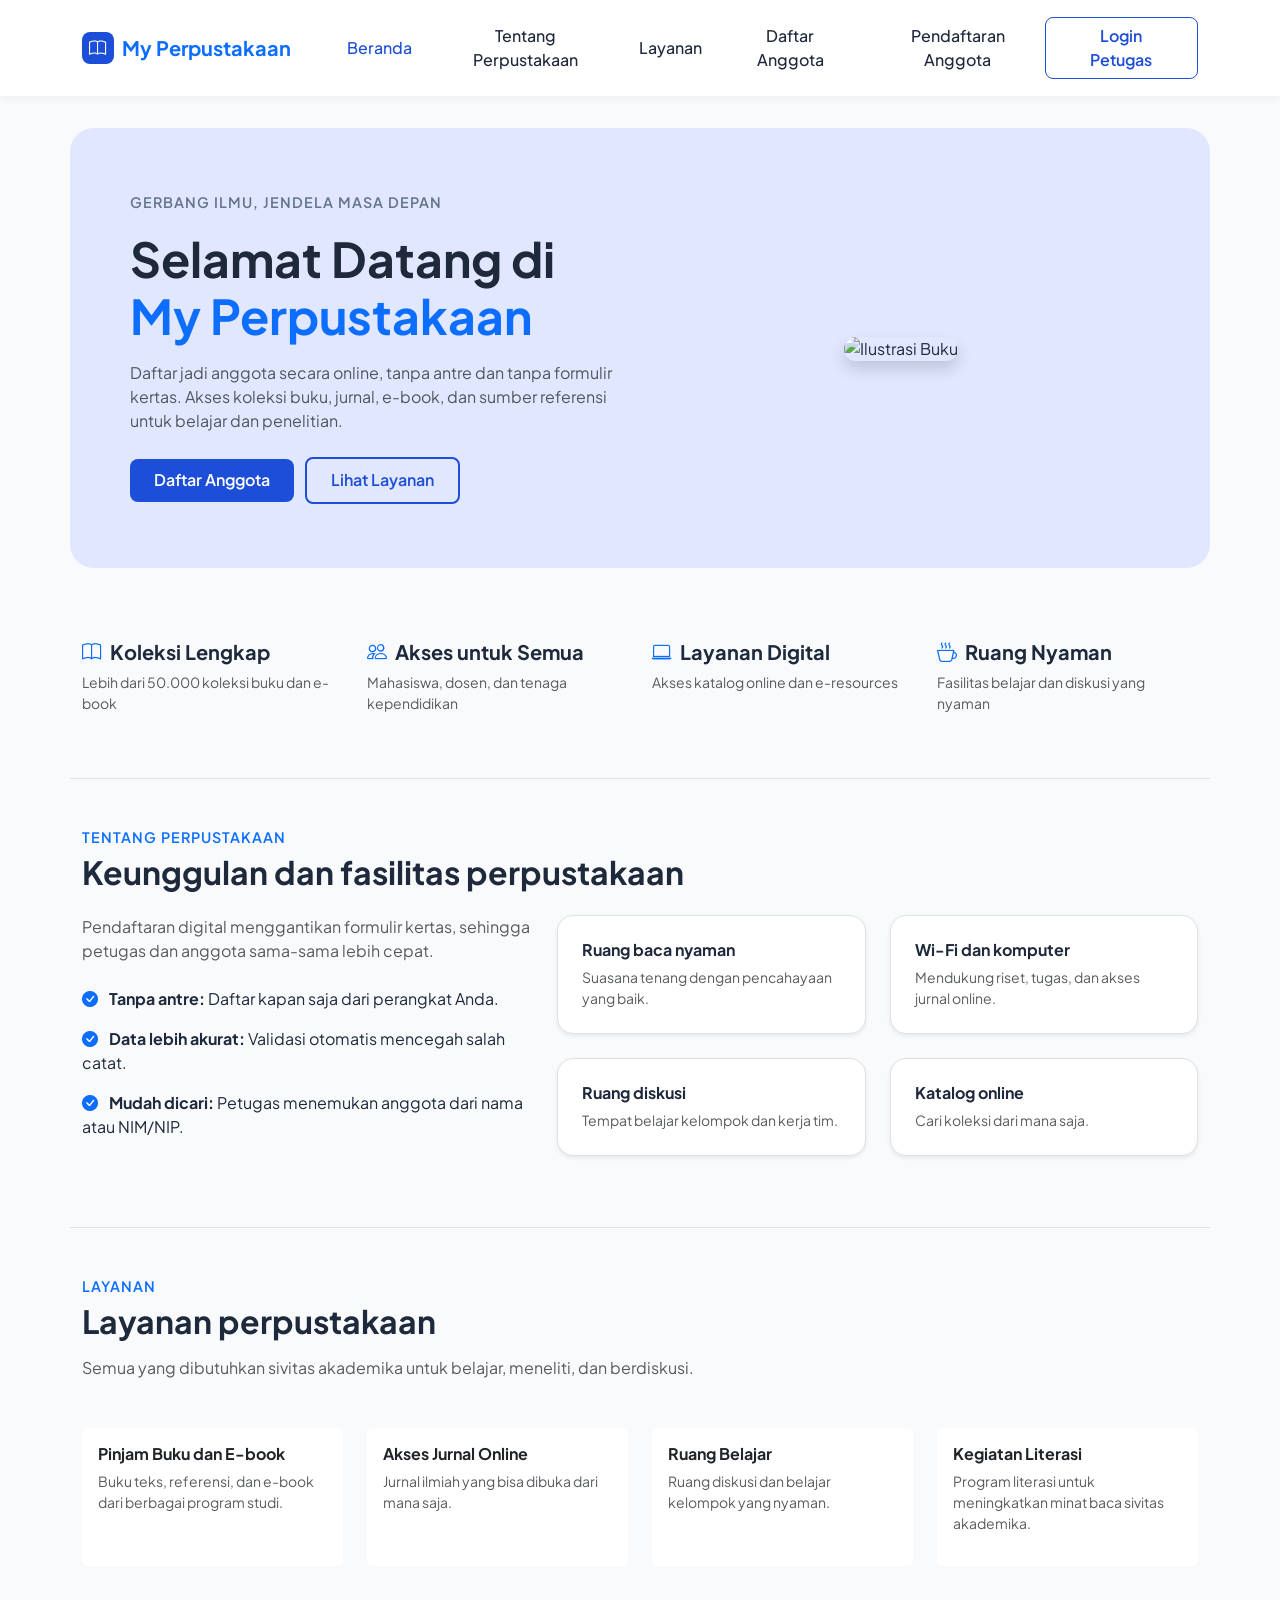
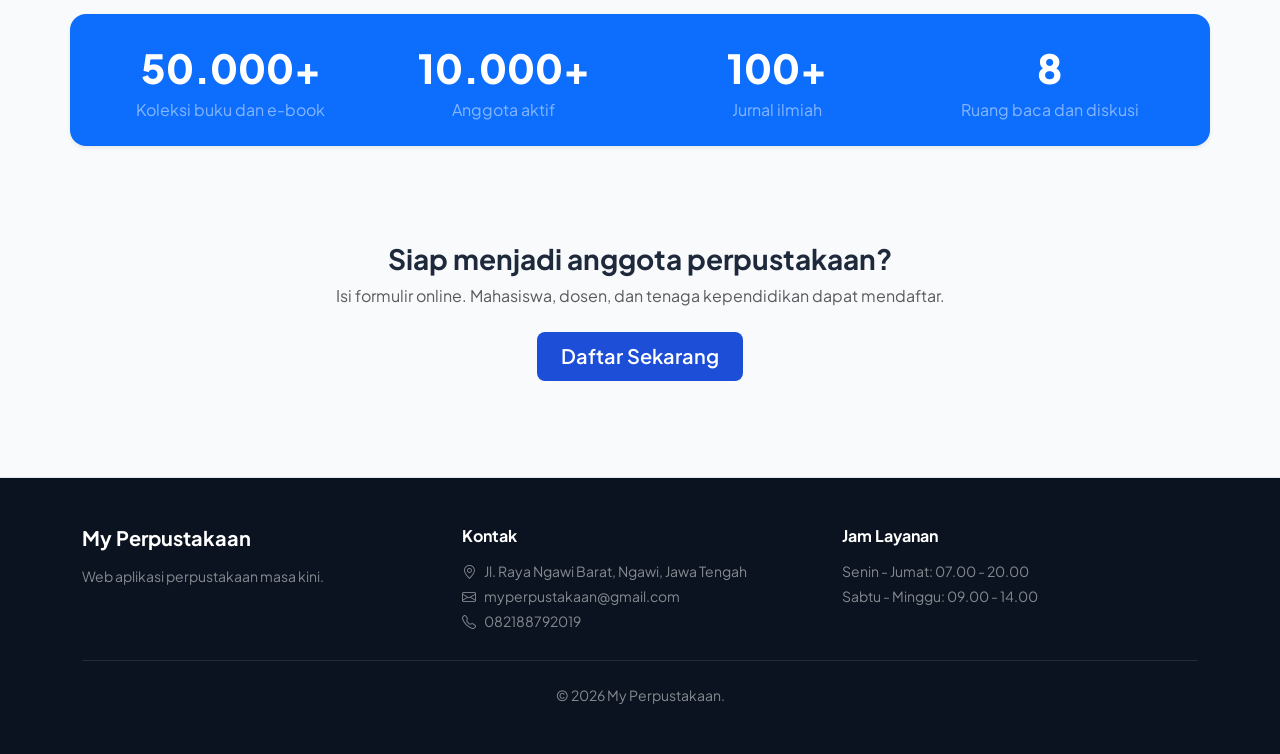
==== index.html @ 853025a4 "ETS Pweb done, siap deploy" ====
<!DOCTYPE html>
<html lang="id">
<head>
    <meta charset="UTF-8">
    <meta name="viewport" content="width=device-width, initial-scale=1.0">
    <title>My Perpustakaan - Beranda</title>
    <link href="https://cdn.jsdelivr.net/npm/bootstrap@5.3.0/dist/css/bootstrap.min.css" rel="stylesheet">
    <link rel="stylesheet" href="https://cdn.jsdelivr.net/npm/bootstrap-icons@1.10.5/font/bootstrap-icons.css">
    <link rel="stylesheet" href="style.css">
</head>
<body>
    <!-- Header -->
    <header>
        <nav class="navbar navbar-expand-lg sticky-top py-3 bg-white">
            <div class="container d-flex gap-5">
                <a class="navbar-brand d-flex align-items-center gap-2 m-0" href="index.html">
                    <div class="brand-icon">
                        <i class="bi bi-book"></i>
                    </div>
                    <h5 class="fw-bold mb-0 text-primary">My Perpustakaan</h5>
                </a>

                <button class="navbar-toggler border-0 shadow-none" type="button" data-bs-toggle="collapse" data-bs-target="#navMenu">
                    <span class="navbar-toggler-icon"></span>
                </button>

                <div class="collapse navbar-collapse mt-3 mt-lg-0" id="navMenu">
                    <ul class="navbar-nav mx-auto gap-2 gap-lg-3 align-items-center my-3 my-lg-0">
                        <li class="nav-item">
                            <a class="nav-link text-center d-flex align-items-center justify-content-center active" href="index.html">Beranda</a>
                        </li>
                        <li class="nav-item">
                            <a class="nav-link text-center d-flex align-items-center justify-content-center" href="index.html#tentang">Tentang Perpustakaan</a>
                        </li>
                        <li class="nav-item">
                            <a class="nav-link text-center d-flex align-items-center justify-content-center" href="index.html#layanan">Layanan</a>
                        </li>
                        <li class="nav-item">
                            <a class="nav-link text-center d-flex align-items-center justify-content-center" href="anggota.html">Daftar Anggota</a>
                        </li>
                        <li class="nav-item">
                            <a class="nav-link text-center d-flex align-items-center justify-content-center" href="pendaftaran.html">Pendaftaran Anggota</a>
                        </li>
                    </ul>

                    <div class="d-flex justify-content-center justify-content-lg-end">
                        <a href="login.html" id="navLoginBtn" class="btn btn-login-nav px-4">Login Petugas</a>
                    </div>
                </div>
            </div>
        </nav>
    </header>

    <!-- Hero Section -->
    <div class="container">
        <div class="hero-section row align-items-center">
            <div class="col-lg-6 mb-4 mb-lg-0">
                <p class="subtitle-hero">GERBANG ILMU, JENDELA MASA DEPAN</p>
                <h1 class="fw-bold display-5 mb-3">Selamat Datang di<br><span class="text-primary">My Perpustakaan</span></h1>
                <p class="text-muted mb-4">Daftar jadi anggota secara online, tanpa antre dan tanpa formulir kertas. Akses koleksi buku, jurnal, e-book, dan sumber referensi untuk belajar dan penelitian.</p>
                <a href="pendaftaran.html" class="btn btn-primary-custom me-2">Daftar Anggota</a>
                <a href="#layanan" class="btn btn-outline-custom">Lihat Layanan</a>
            </div>
            <div class="col-lg-6 text-center">
                <img src="https://images.unsplash.com/photo-1507842217343-583bb7270b66?ixlib=rb-4.0.3&auto=format&fit=crop&w=600&q=80" alt="Ilustrasi Buku" class="img-fluid rounded-4 shadow">
            </div>
        </div>
    </div>

    <!-- Features -->
    <div class="container py-5 mt-4">
        <div class="row g-4">
            <div class="col-md-3">
                <h5 class="fw-bold"><i class="bi bi-book text-primary me-2"></i>Koleksi Lengkap</h5>
                <p class="text-muted small">Lebih dari 50.000 koleksi buku dan e-book</p>
            </div>
            <div class="col-md-3">
                <h5 class="fw-bold"><i class="bi bi-people text-primary me-2"></i>Akses untuk Semua</h5>
                <p class="text-muted small">Mahasiswa, dosen, dan tenaga kependidikan</p>
            </div>
            <div class="col-md-3">
                <h5 class="fw-bold"><i class="bi bi-laptop text-primary me-2"></i>Layanan Digital</h5>
                <p class="text-muted small">Akses katalog online dan e-resources</p>
            </div>
            <div class="col-md-3">
                <h5 class="fw-bold"><i class="bi bi-cup-hot text-primary me-2"></i>Ruang Nyaman</h5>
                <p class="text-muted small">Fasilitas belajar dan diskusi yang nyaman</p>
            </div>
        </div>
    </div>

    <!-- Tentang Perpustakaan -->
    <div id="tentang" class="container py-5 border-top">
        <p class="subtitle-hero text-primary mb-1">TENTANG PERPUSTAKAAN</p>
        <h2 class="fw-bold mb-4">Keunggulan dan fasilitas perpustakaan</h2>
        <div class="row">
            <div class="col-lg-5 mb-4">
                <p class="text-muted">Pendaftaran digital menggantikan formulir kertas, sehingga petugas dan anggota sama-sama lebih cepat.</p>
                <ul class="list-unstyled mt-4">
                    <li class="mb-3"><i class="bi bi-check-circle-fill text-primary me-2"></i> <strong>Tanpa antre:</strong> Daftar kapan saja dari perangkat Anda.</li>
                    <li class="mb-3"><i class="bi bi-check-circle-fill text-primary me-2"></i> <strong>Data lebih akurat:</strong> Validasi otomatis mencegah salah catat.</li>
                    <li class="mb-3"><i class="bi bi-check-circle-fill text-primary me-2"></i> <strong>Mudah dicari:</strong> Petugas menemukan anggota dari nama atau NIM/NIP.</li>
                </ul>
            </div>
            <div class="col-lg-7">
                <div class="row g-4">
                    <div class="col-sm-6">
                        <div class="p-4 bg-white border rounded-4 h-100 shadow-sm">
                            <h6 class="fw-bold">Ruang baca nyaman</h6>
                            <p class="text-muted small mb-0">Suasana tenang dengan pencahayaan yang baik.</p>
                        </div>
                    </div>
                    <div class="col-sm-6">
                        <div class="p-4 bg-white border rounded-4 h-100 shadow-sm">
                            <h6 class="fw-bold">Wi-Fi dan komputer</h6>
                            <p class="text-muted small mb-0">Mendukung riset, tugas, dan akses jurnal online.</p>
                        </div>
                    </div>
                    <div class="col-sm-6">
                        <div class="p-4 bg-white border rounded-4 h-100 shadow-sm">
                            <h6 class="fw-bold">Ruang diskusi</h6>
                            <p class="text-muted small mb-0">Tempat belajar kelompok dan kerja tim.</p>
                        </div>
                    </div>
                    <div class="col-sm-6">
                        <div class="p-4 bg-white border rounded-4 h-100 shadow-sm">
                            <h6 class="fw-bold">Katalog online</h6>
                            <p class="text-muted small mb-0">Cari koleksi dari mana saja.</p>
                        </div>
                    </div>
                </div>
            </div>
        </div>
    </div>

    <!-- Layanan -->
    <div id="layanan" class="container py-5 border-top">
        <p class="subtitle-hero text-primary mb-1">LAYANAN</p>
        <h2 class="fw-bold mb-3">Layanan perpustakaan</h2>
        <p class="text-muted mb-5">Semua yang dibutuhkan sivitas akademika untuk belajar, meneliti, dan berdiskusi.</p>
        
        <div class="row g-4 mb-5">
            <div class="col-md-3">
                <div class="card border-0 bg-blue-light h-100">
                    <div class="card-body">
                        <h6 class="fw-bold">Pinjam Buku dan E-book</h6>
                        <p class="text-muted small">Buku teks, referensi, dan e-book dari berbagai program studi.</p>
                    </div>
                </div>
            </div>
            <div class="col-md-3">
                <div class="card border-0 bg-blue-light h-100">
                    <div class="card-body">
                        <h6 class="fw-bold">Akses Jurnal Online</h6>
                        <p class="text-muted small">Jurnal ilmiah yang bisa dibuka dari mana saja.</p>
                    </div>
                </div>
            </div>
            <div class="col-md-3">
                <div class="card border-0 bg-blue-light h-100">
                    <div class="card-body">
                        <h6 class="fw-bold">Ruang Belajar</h6>
                        <p class="text-muted small">Ruang diskusi dan belajar kelompok yang nyaman.</p>
                    </div>
                </div>
            </div>
            <div class="col-md-3">
                <div class="card border-0 bg-blue-light h-100">
                    <div class="card-body">
                        <h6 class="fw-bold">Kegiatan Literasi</h6>
                        <p class="text-muted small">Program literasi untuk meningkatkan minat baca sivitas akademika.</p>
                    </div>
                </div>
            </div>
        </div>

        <!-- Stats -->
        <div class="row text-center mb-5 rounded-4 p-4 bg-primary text-white shadow-sm">
            <div class="col-6 col-md-3 mb-3 mb-md-0">
                <div class="stats-number text-white">50.000+</div>
                <div class="text-white-50">Koleksi buku dan e-book</div>
            </div>
            <div class="col-6 col-md-3 mb-3 mb-md-0">
                <div class="stats-number text-white">10.000+</div>
                <div class="text-white-50">Anggota aktif</div>
            </div>
            <div class="col-6 col-md-3">
                <div class="stats-number text-white">100+</div>
                <div class="text-white-50">Jurnal ilmiah</div>
            </div>
            <div class="col-6 col-md-3">
                <div class="stats-number text-white">8</div>
                <div class="text-white-50">Ruang baca dan diskusi</div>
            </div>
        </div>

        <div class="text-center py-5">
            <h3 class="fw-bold">Siap menjadi anggota perpustakaan?</h3>
            <p class="text-muted mb-4">Isi formulir online. Mahasiswa, dosen, dan tenaga kependidikan dapat mendaftar.</p>
            <a href="pendaftaran.html" class="btn btn-primary-custom btn-lg">Daftar Sekarang</a>
        </div>
    </div>

    <!-- Footer -->
    <footer class="py-5 text-white" style="background-color: #0b1320;">
        <div class="container">
            <div class="row g-4">
                <div class="col-md-4">
                    <h5 class="fw-bold text-white mb-3">My Perpustakaan</h5>
                    <p class="text-white-50 small">Web aplikasi perpustakaan masa kini.</p>
                </div>
                <div class="col-md-4">
                    <h6 class="fw-bold text-white mb-3">Kontak</h6>
                    <p class="text-white-50 small mb-1"><i class="bi bi-geo-alt me-2"></i>Jl. Raya Ngawi Barat, Ngawi, Jawa Tengah</p>
                    <p class="text-white-50 small mb-1"><i class="bi bi-envelope me-2"></i>myperpustakaan@gmail.com</p>
                    <p class="text-white-50 small mb-1"><i class="bi bi-telephone me-2"></i>082188792019</p>
                </div>
                <div class="col-md-4">
                    <h6 class="fw-bold text-white mb-3">Jam Layanan</h6>
                    <p class="text-white-50 small mb-1">Senin - Jumat: 07.00 - 20.00</p>
                    <p class="text-white-50 small mb-1">Sabtu - Minggu: 09.00 - 14.00</p>
                </div>
            </div>
            <hr class="my-4 border-secondary opacity-25">
            <div class="text-center text-white-50 small">
                &copy; 2026 My Perpustakaan.
            </div>
        </div>
    </footer>

    <script src="https://cdn.jsdelivr.net/npm/bootstrap@5.3.0/dist/js/bootstrap.bundle.min.js"></script>
    <script src="script.js"></script>
</body>
</html>
---- style.css ----
@import url('https://fonts.googleapis.com/css2?family=Plus+Jakarta+Sans:wght@400;500;600;700;800&display=swap');

:root {
    --primary: #1d4ed8;
    --primary-hover: #1e3a8a;
    --text-dark: #1e293b;
    --text-muted: #64748b;
    --bg-light: #f8fafc;
    --bg-blue-light: #e0e7ff;
}

body {
    font-family: 'Plus Jakarta Sans', sans-serif;
    color: var(--text-dark);
    background-color: var(--bg-light);
    display: flex;
    flex-direction: column;
    min-height: 100vh;
}

/* Navbar */
.navbar {
    background-color: #ffffff;
    box-shadow: 0 2px 10px rgba(0,0,0,0.05);
}
.navbar-brand {
    font-weight: 800;
    color: var(--primary) !important;
}
.nav-link {
    font-weight: 500;
    color: var(--text-dark) !important;
}
.nav-link:hover, .nav-link.active {
    color: var(--primary) !important;
}
.btn-login-nav {
    border: 1px solid var(--primary);
    color: var(--primary);
    border-radius: 8px;
    font-weight: 600;
}
.btn-login-nav:hover {
    background-color: var(--primary);
    color: #fff;
}

/* Tombol Kustom */
.btn-primary-custom {
    background-color: var(--primary);
    color: white;
    border: none;
    border-radius: 8px;
    font-weight: 600;
    padding: 0.6rem 1.5rem;
}
.btn-primary-custom:hover {
    background-color: var(--primary-hover);
    color: white;
}
.btn-outline-custom {
    border: 2px solid var(--primary);
    color: var(--primary);
    border-radius: 8px;
    font-weight: 600;
    padding: 0.6rem 1.5rem;
}
.btn-outline-custom:hover {
    background-color: var(--bg-blue-light);
}

/* Section Halaman Utama */
.hero-section {
    background-color: var(--bg-blue-light);
    border-radius: 24px;
    padding: 4rem 3rem;
    margin-top: 2rem;
}
.subtitle-hero {
    color: var(--text-muted);
    font-weight: 600;
    letter-spacing: 1px;
    font-size: 0.9rem;
}
.stats-number {
    font-size: 2.5rem;
    font-weight: 800;
    color: var(--primary);
}

/* Footer */
footer {
    background-color: #ffffff;
    border-top: 1px solid #e2e8f0;
    margin-top: auto;
}

/* Tabel */
.table th { background-color: var(--bg-blue-light); color: var(--text-dark); }
.badge-role { font-size: 0.85rem; padding: 0.4rem 0.6rem; border-radius: 6px; }

/* Halaman Login */
body.login-page {
    background-color: #f0f4f9;
}
.login-header {
    background-color: #ffffff;
}
.brand-icon {
    width: 32px;
    height: 32px;
    background-color: var(--primary);
    color: white;
    border-radius: 8px;
    display: flex;
    align-items: center;
    justify-content: center;
    font-size: 1.1rem;
}
.lock-icon-box {
    width: 48px;
    height: 48px;
    background-color: var(--primary);
    color: white;
    border-radius: 12px;
    display: flex;
    align-items: center;
    justify-content: center;
    font-size: 1.5rem;
    margin: 0 auto;
}
#loginAlert.alert-danger {
    background-color: #b91c1c !important;
    color: white !important;
    border: none;
}
#loginAlert.alert-success {
    background-color: #15803d !important;
    color: white !important;
    border: none;
}
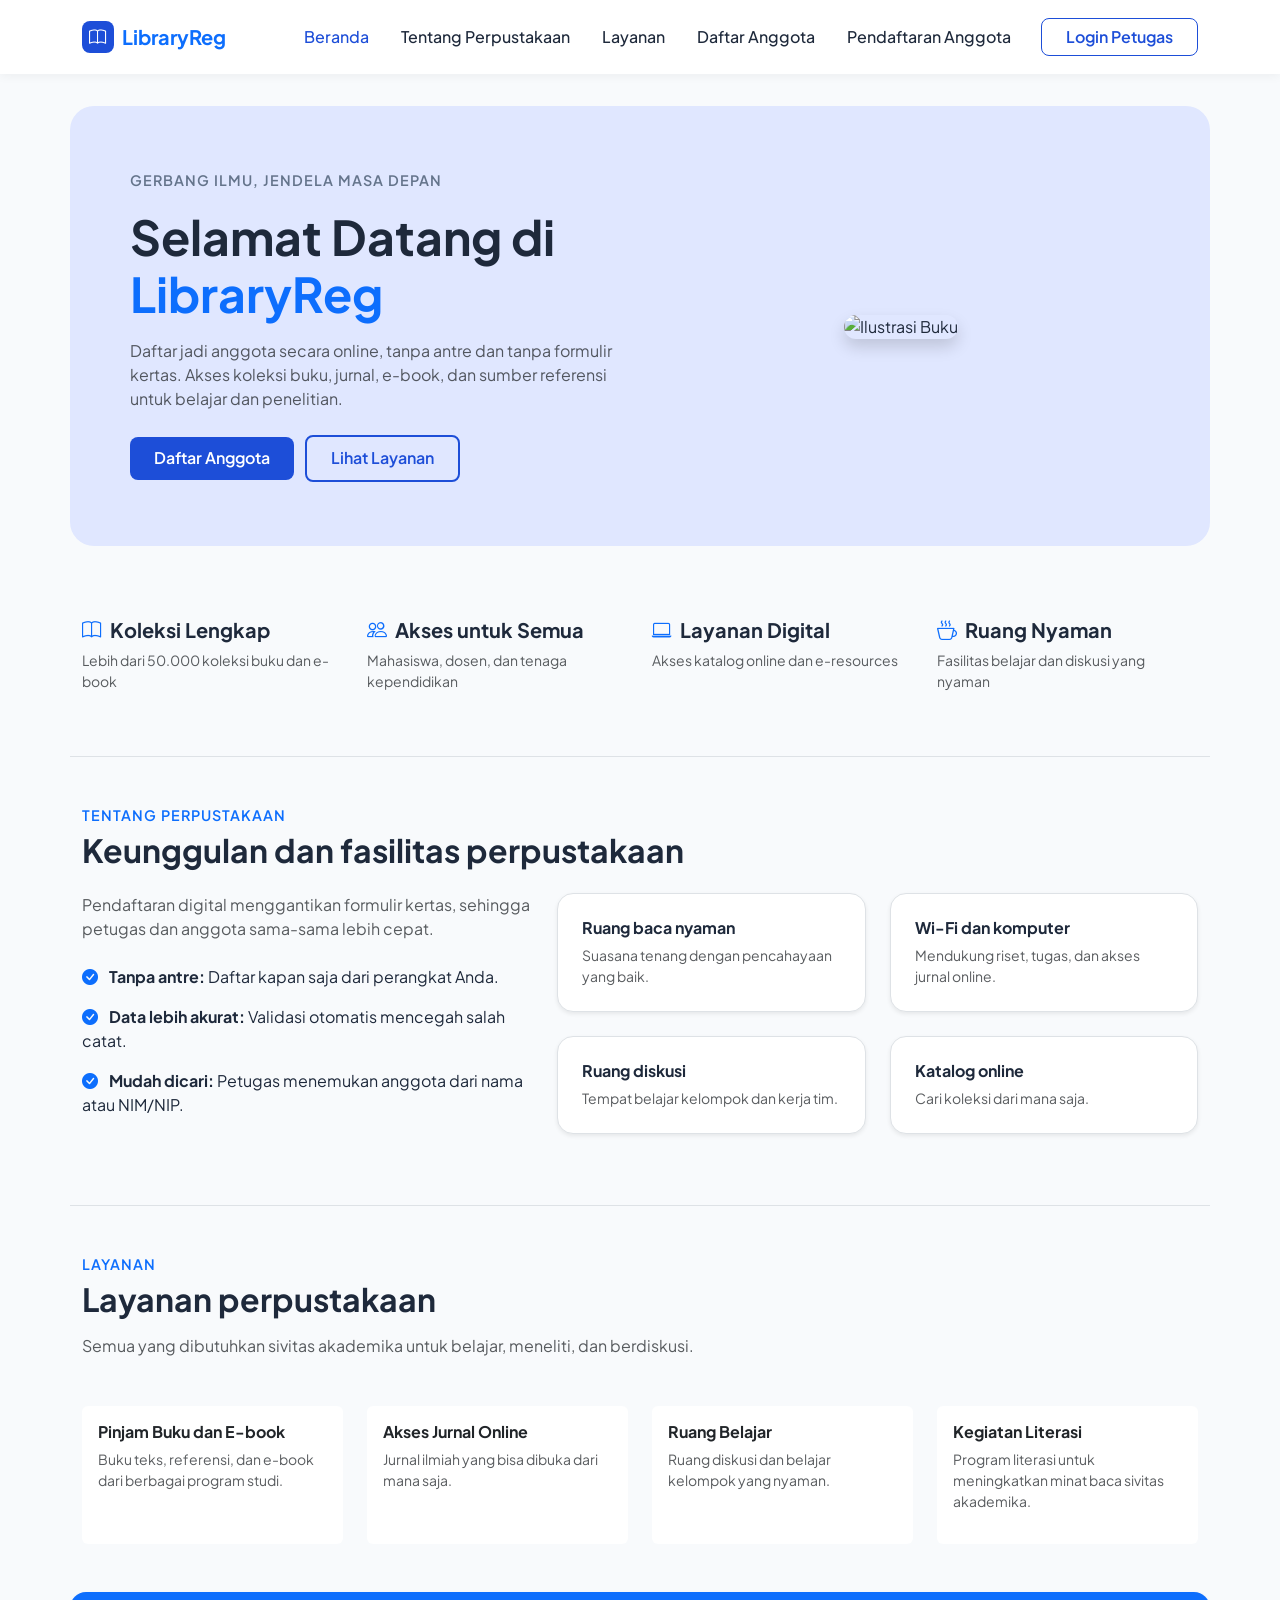
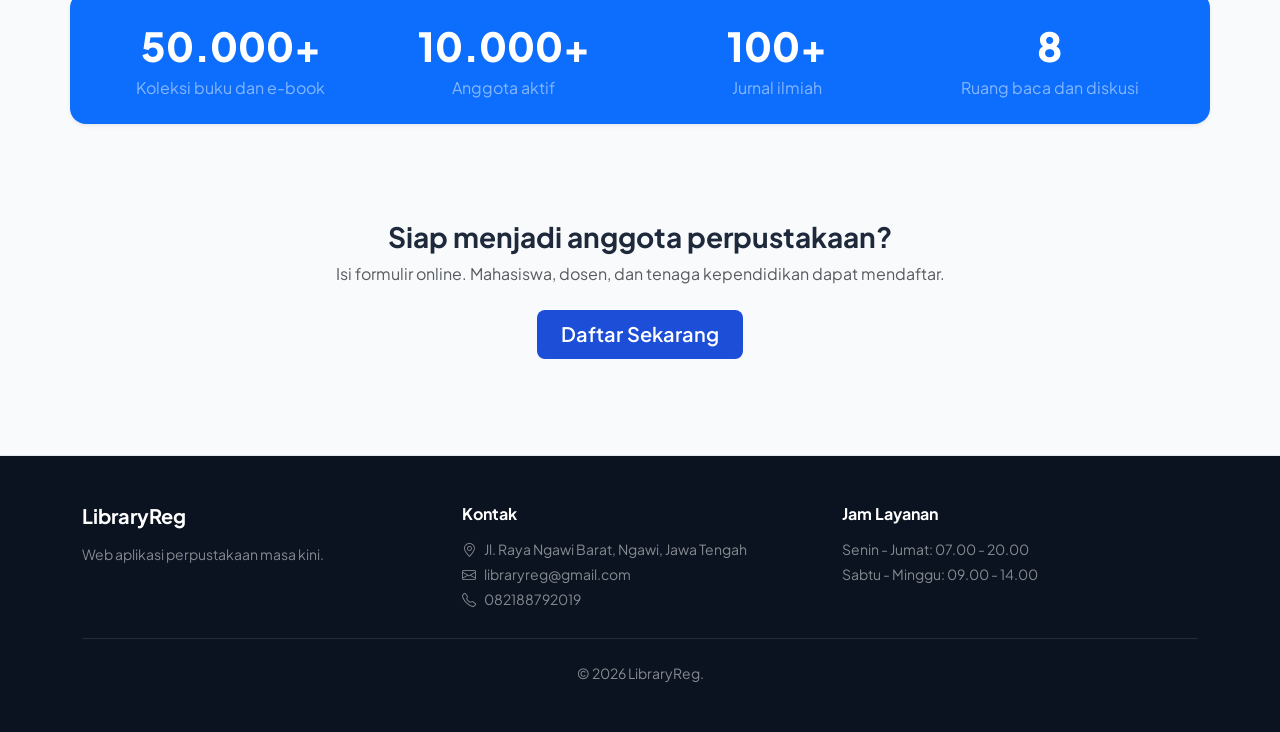
==== commit 02cc2599: "revisi web" ====
--- a/index.html
+++ b/index.html
@@ -3,7 +3,7 @@
 <head>
     <meta charset="UTF-8">
     <meta name="viewport" content="width=device-width, initial-scale=1.0">
-    <title>My Perpustakaan - Beranda</title>
+    <title>LibraryReg - Beranda</title>
     <link href="https://cdn.jsdelivr.net/npm/bootstrap@5.3.0/dist/css/bootstrap.min.css" rel="stylesheet">
     <link rel="stylesheet" href="https://cdn.jsdelivr.net/npm/bootstrap-icons@1.10.5/font/bootstrap-icons.css">
     <link rel="stylesheet" href="style.css">
@@ -17,7 +17,7 @@
                     <div class="brand-icon">
                         <i class="bi bi-book"></i>
                     </div>
-                    <h5 class="fw-bold mb-0 text-primary">My Perpustakaan</h5>
+                    <h5 class="fw-bold mb-0 text-primary">LibraryReg</h5>
                 </a>
 
                 <button class="navbar-toggler border-0 shadow-none" type="button" data-bs-toggle="collapse" data-bs-target="#navMenu">
@@ -56,7 +56,7 @@
         <div class="hero-section row align-items-center">
             <div class="col-lg-6 mb-4 mb-lg-0">
                 <p class="subtitle-hero">GERBANG ILMU, JENDELA MASA DEPAN</p>
-                <h1 class="fw-bold display-5 mb-3">Selamat Datang di<br><span class="text-primary">My Perpustakaan</span></h1>
+                <h1 class="fw-bold display-5 mb-3">Selamat Datang di<br><span class="text-primary">LibraryReg</span></h1>
                 <p class="text-muted mb-4">Daftar jadi anggota secara online, tanpa antre dan tanpa formulir kertas. Akses koleksi buku, jurnal, e-book, dan sumber referensi untuk belajar dan penelitian.</p>
                 <a href="pendaftaran.html" class="btn btn-primary-custom me-2">Daftar Anggota</a>
                 <a href="#layanan" class="btn btn-outline-custom">Lihat Layanan</a>
@@ -206,13 +206,13 @@
         <div class="container">
             <div class="row g-4">
                 <div class="col-md-4">
-                    <h5 class="fw-bold text-white mb-3">My Perpustakaan</h5>
+                    <h5 class="fw-bold text-white mb-3">LibraryReg</h5>
                     <p class="text-white-50 small">Web aplikasi perpustakaan masa kini.</p>
                 </div>
                 <div class="col-md-4">
                     <h6 class="fw-bold text-white mb-3">Kontak</h6>
                     <p class="text-white-50 small mb-1"><i class="bi bi-geo-alt me-2"></i>Jl. Raya Ngawi Barat, Ngawi, Jawa Tengah</p>
-                    <p class="text-white-50 small mb-1"><i class="bi bi-envelope me-2"></i>myperpustakaan@gmail.com</p>
+                    <p class="text-white-50 small mb-1"><i class="bi bi-envelope me-2"></i>libraryreg@gmail.com</p>
                     <p class="text-white-50 small mb-1"><i class="bi bi-telephone me-2"></i>082188792019</p>
                 </div>
                 <div class="col-md-4">
@@ -223,7 +223,7 @@
             </div>
             <hr class="my-4 border-secondary opacity-25">
             <div class="text-center text-white-50 small">
-                &copy; 2026 My Perpustakaan.
+                &copy; 2026 LibraryReg.
             </div>
         </div>
     </footer>
